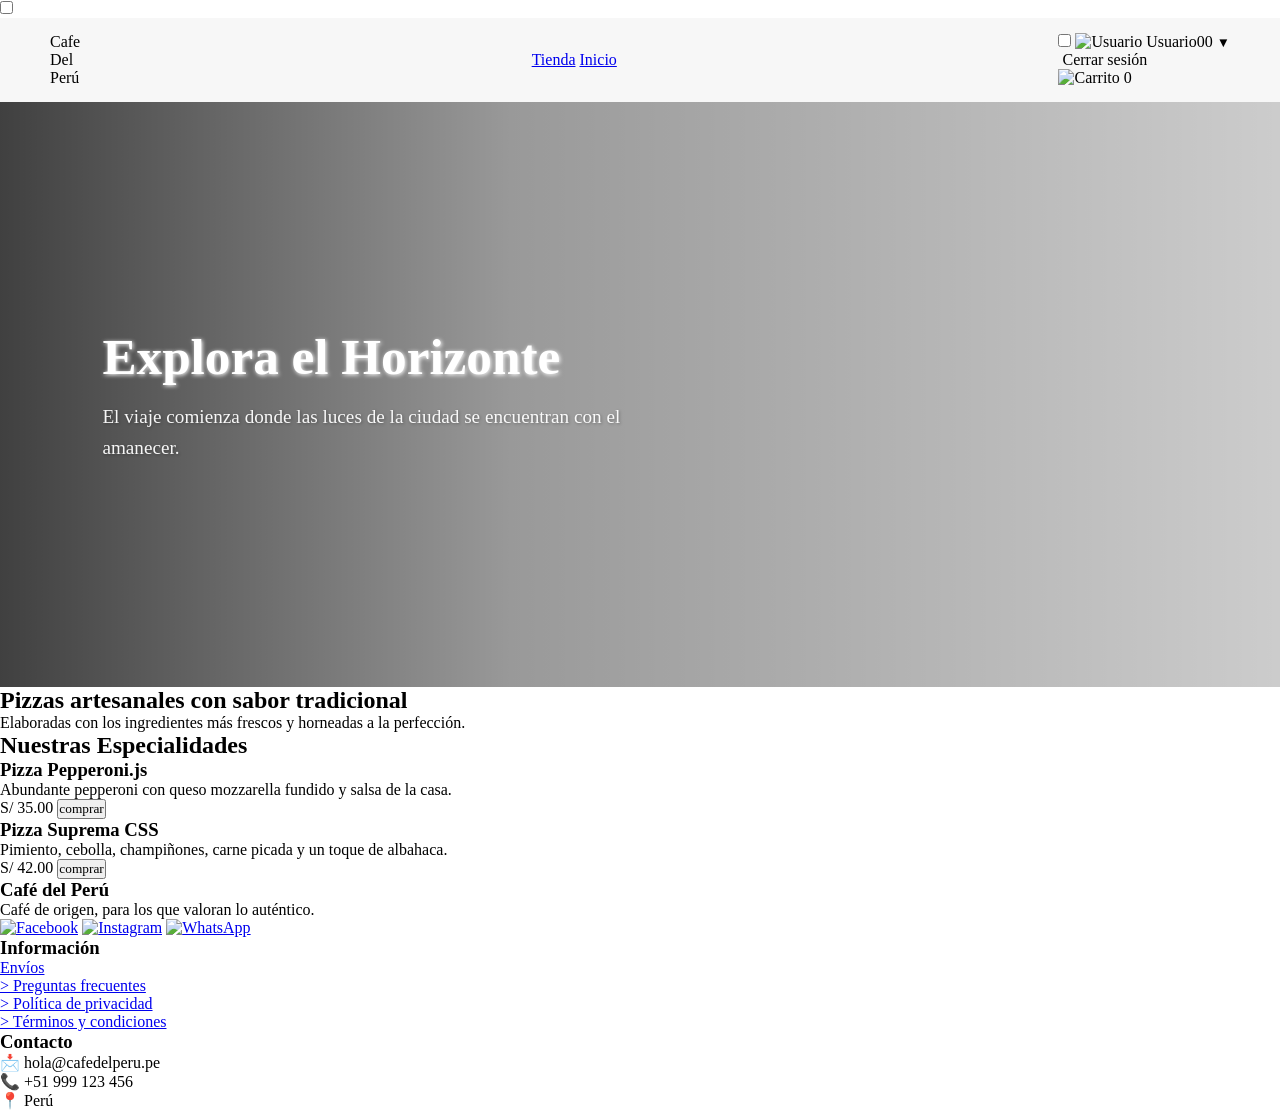
==== index.html @ 5edf956d "este es el proyecto v 1.0" ====
<!DOCTYPE html>
<html lang="es">
<head>
    <meta charset="UTF-8">
    <meta name="viewport" content="width=device-width, initial-scale=1.0">
    <title>Café del Perú - Tienda</title>
    <link href="https://fonts.googleapis.com/css2?family=Playfair+Display:wght@600;700&family=Plus+Jakarta+Sans:wght@400;500;600&display=swap" rel="stylesheet">
    
    <link rel="stylesheet" href="inicio.css">
    <link rel="stylesheet" href="carrito.css">
    <link rel="stylesheet" href="códigos/usuario.css"> 
    <link rel="stylesheet" href="css/xd.css">
</head>
<body>

    <input type="checkbox" id="cart-toggle" class="cart-checkbox">

<header class="navbar">
  <div class="logo">Cafe Del Perú</div>
  <nav>
    <a href="index.html" class="enlace-nav">Tienda</a>
    <a href="uno.html" class="active">Inicio</a>
  </nav>

  <div class="header-icons">
    <input type="checkbox" id="user-menu-toggle" class="user-checkbox">
    
    <label for="user-menu-toggle" class="user-menu-btn">
        <img src="LOGOS/circle-user.png" alt="Usuario" class="icon-img"> 
        <span>Usuario00</span> <small>▼</small>
    </label>

    <div class="user-dropdown-box">
        <div class="dropdown-logout">
            <img src="LOGOS USER/irse.png" alt=""> Cerrar sesión
        </div>
    </div>

    <label for="cart-toggle" class="cart-icon-btn">
        <img src="LOGOS/shopping-cart.png" alt="Carrito" class="icon-img">
        <span class="cart-badge">0</span>
    </label>
  </div>
</header>

<main id="contenedor-principal">

      <section class="hero-section">
          <div class="hero-content">
              <h1>Explora el Horizonte</h1>
              <p>El viaje comienza donde las luces de la ciudad se encuentran con el amanecer.</p>
          </div>
      </section>

      <section id="menu" class="seccion-menu">
        <h2>Pizzas artesanales con sabor tradicional</h2>
        <p>Elaboradas con los ingredientes más frescos y horneadas a la perfección.</p>

        <div class="especialidades">
          <h2>Nuestras Especialidades</h2>
        </div>

        <div class="contenedor-menu">
          <article class="menu-container">
            <div class="menu">
              <div class="menu-alto">
                <h3>Pizza Pepperoni.js</h3>
                <p>Abundante pepperoni con queso mozzarella fundido y salsa de la casa.</p>
              </div>
              <div class="menu-bajo">
                <span class="precio">S/ 35.00</span>
                <button class="boton-enviar">comprar</button>
              </div>
            </div>
          </article>

          <article class="menu-container">
            <div class="menu">
              <div class="menu-alto">
                <h3>Pizza Suprema CSS</h3>
                <p>Pimiento, cebolla, champiñones, carne picada y un toque de albahaca.</p>
              </div>
              <div class="menu-bajo">
                <span class="precio">S/ 42.00</span>
                <button class="boton-enviar">comprar</button>
              </div>
            </div>
          </article>
        </div>
      </section>
</main>

    <script src="navegacion.js"></script>

<footer id="contacto" class="footer">
        <div class="footer-container">
            <div class="footer-col">
                <h3>Café del Perú</h3>
                <p>Café de origen, para los que valoran lo auténtico.</p>
                <div class="social-icons">
                    <a href="#"><img src="LOGOS REDES/facebook.png" alt="Facebook"></a>
                    <a href="#"><img src="LOGOS REDES/instagram.png" alt="Instagram"></a>
                    <a href="#"><img src="LOGOS REDES/whasaa.png" alt="WhatsApp"></a>
                </div>
            </div>
            <div class="footer-col">
                <h3>Información</h3>
                <ul>
                    <li><a href="#envíos">Envíos</a></li>
                    <li><a href="#preguntas frecuentes">> Preguntas frecuentes</a></li>
                    <li><a href="#política de privacidad">> Política de privacidad</a></li>
                    <li><a href="#términos y condiciones">> Términos y condiciones</a></li>
                </ul>
            </div>
            <div class="footer-col">
                <h3>Contacto</h3>
                <p>📩 hola@cafedelperu.pe</p>
                <p>📞 +51 999 123 456</p>
                <p>📍 Perú</p>
            </div>
        </div>
</footer>

</body>
</html>
---- css/xd.css ----
* {
    margin: 0;
    padding: 0;
    box-sizing: border-box;
    font-family:'Times New Roman', Times, serif;
}

header {
    display: flex;
    background-color: #f7f7f7;
    justify-content: space-between;
    align-items: center;
    padding: 15px 50px;
    box-shadow: #f52525;
}

.logo {
    width: 40px;
   border-radius: 12px;
   
}

.main-header {
    padding: 10px;
    color: #0f0f0f(255, 255, 255);
}


.carrito {
    font-size: 17px;
    
}

.hero-section {
  width: 100%;
  height: 65vh; 
  display: flex;
  align-items: center;
  justify-content: flex-start;
  padding-left: 8%; 
  background-image: 
    linear-gradient(
      to right, 
      rgba(0, 0, 0, 0.75) 0%, 
      rgba(0, 0, 0, 0.4) 40%, 
      rgba(0, 0, 0, 0.2) 100%
    ),
    url("fotos/cafe-cultivo.jpg");
    
  background-size: cover;
  background-position: center;
  position: relative;
}

.hero-content {
  max-width: 550px; 
  color: #ffffff;
  font-family: 'Segoe UI', Tahoma, Geneva, Verdana, sans-serif; 
  z-index: 2;
}

.hero-content h1 {
  font-size: 3.2rem; 
  font-weight: 700;
  margin-bottom: 15px;
  line-height: 1.2;
  text-shadow: 1px 1px 4px rgb(255, 255, 255); 
}

.hero-content p {
  font-size: 1.2rem;
  line-height: 1.6;
  opacity: 0.95;
  text-shadow: 1px 1px 3px rgba(0, 0, 0, 0.3);
}
.icono {
    color: blue;
}
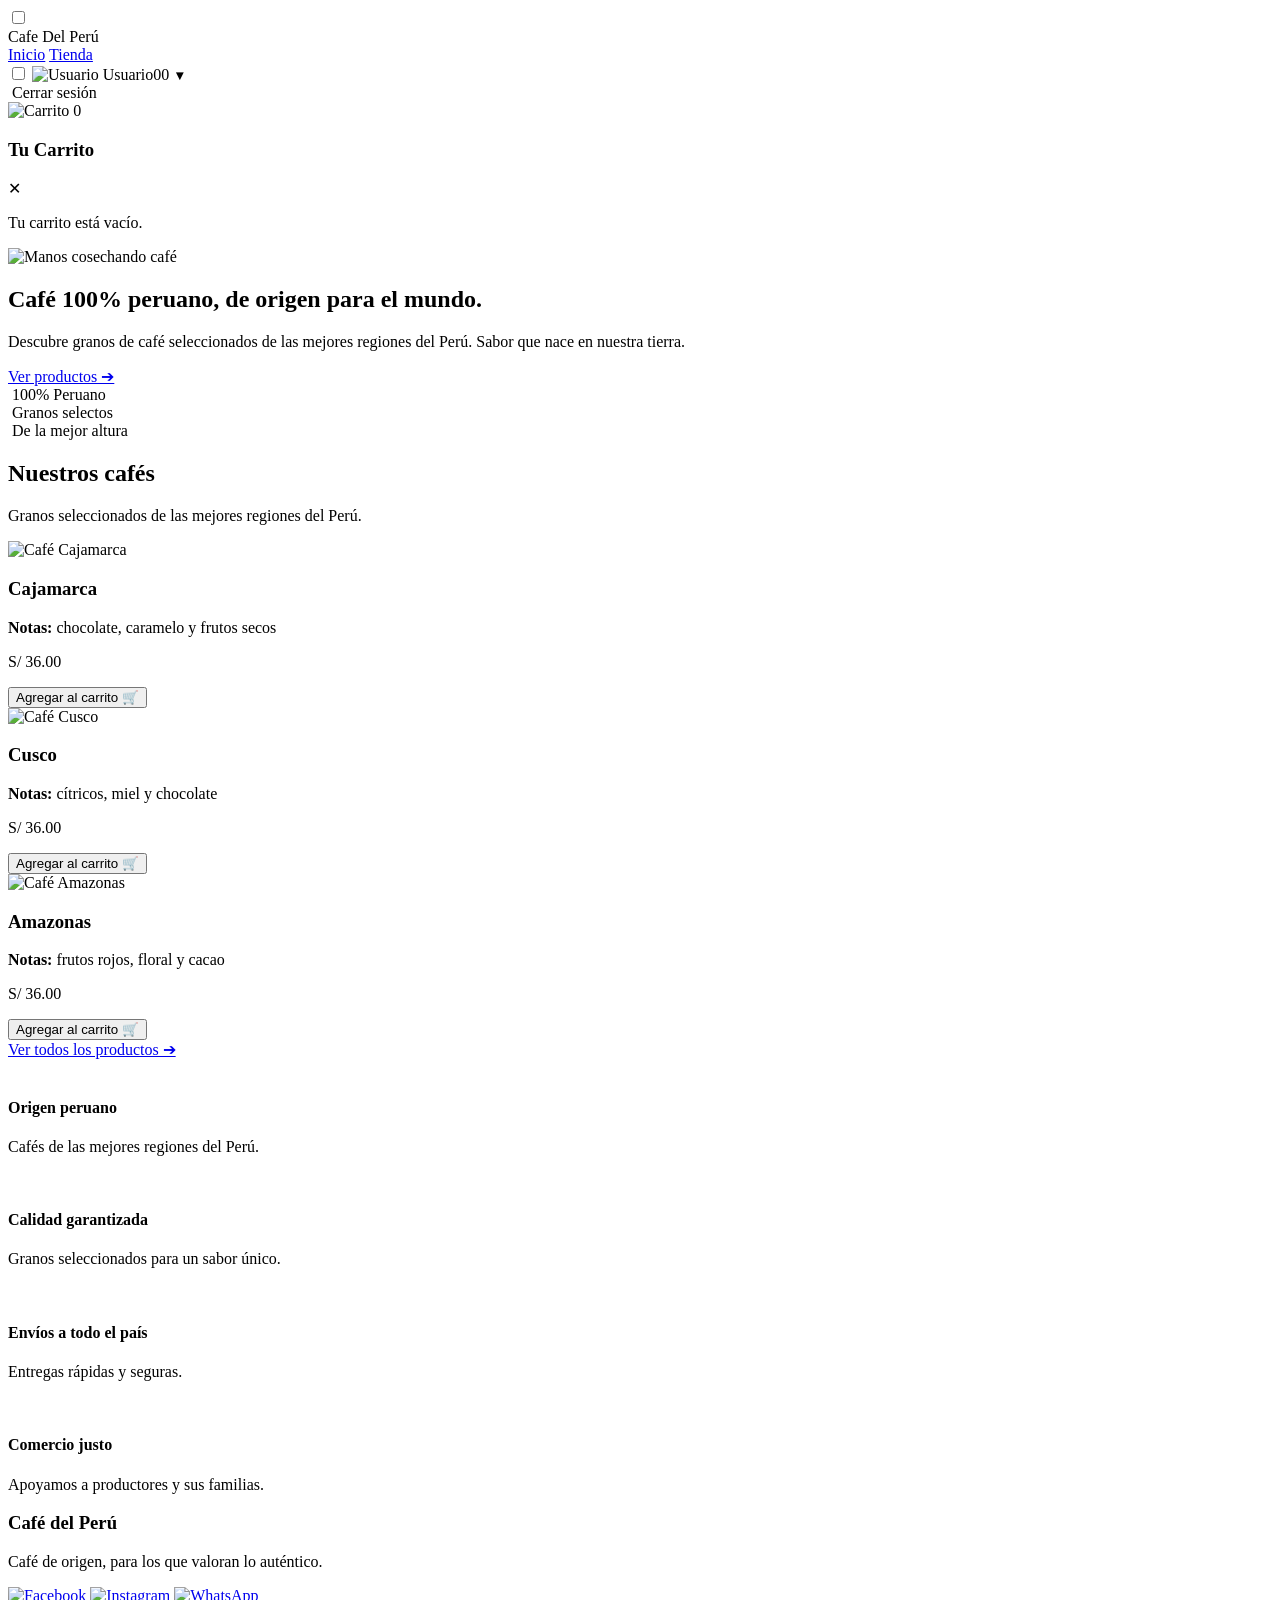
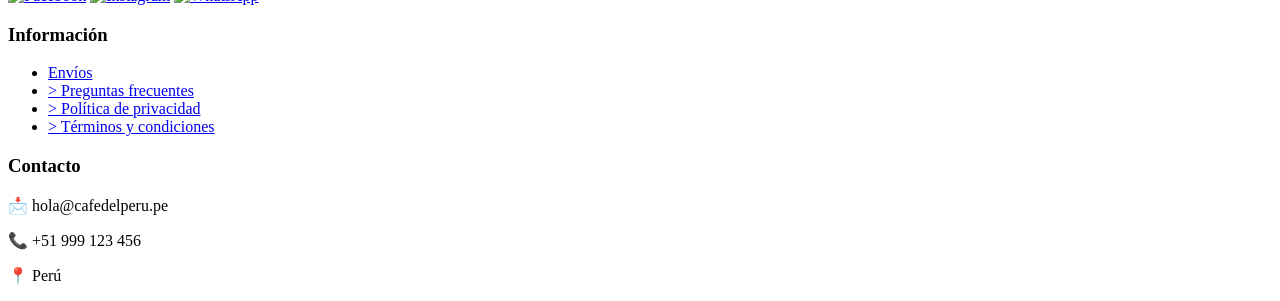
==== commit 5f2e6ee9: "algunas correcciones ya hechas, falta el main" ====
--- a/index.html
+++ b/index.html
@@ -3,14 +3,13 @@
 <head>
     <meta charset="UTF-8">
     <meta name="viewport" content="width=device-width, initial-scale=1.0">
-    <title>Café del Perú - Tienda</title>
+    <title>Café del Perú - Inicio</title>
     <link href="https://fonts.googleapis.com/css2?family=Playfair+Display:wght@600;700&family=Plus+Jakarta+Sans:wght@400;500;600&display=swap" rel="stylesheet">
     
     <link rel="stylesheet" href="inicio.css">
     <link rel="stylesheet" href="carrito.css">
     <link rel="stylesheet" href="códigos/usuario.css"> 
-    <link rel="stylesheet" href="css/xd.css">
-</head>
+    <link rel="stylesheet" href="xd.css"> </head>
 <body>
 
     <input type="checkbox" id="cart-toggle" class="cart-checkbox">
@@ -18,8 +17,8 @@
 <header class="navbar">
   <div class="logo">Cafe Del Perú</div>
   <nav>
+    <a href="uno.html" class="active">Inicio</a>
     <a href="index.html" class="enlace-nav">Tienda</a>
-    <a href="uno.html" class="active">Inicio</a>
   </nav>
 
   <div class="header-icons">
@@ -45,49 +44,87 @@
 
 <main id="contenedor-principal">
 
-      <section class="hero-section">
-          <div class="hero-content">
-              <h1>Explora el Horizonte</h1>
-              <p>El viaje comienza donde las luces de la ciudad se encuentran con el amanecer.</p>
-          </div>
-      </section>
+    <div class="cart-sidebar">
+        <div class="cart-header">
+            <h3>Tu Carrito</h3>
+            <label for="cart-toggle" class="close-cart">✕</label>
+        </div>
+        <div class="cart-body">
+            <p class="empty-cart-msg">Tu carrito está vacío.</p>
+        </div>
+    </div>
+    <label for="cart-toggle" class="cart-overlay"></label>
 
-      <section id="menu" class="seccion-menu">
-        <h2>Pizzas artesanales con sabor tradicional</h2>
-        <p>Elaboradas con los ingredientes más frescos y horneadas a la perfección.</p>
+    <section id="inicio" class="hero">
+        <img src="IMÁGENES MÁS GRANDES/Granos de café.jpg" alt="Manos cosechando café" class="hero-bg-img">
+        
+        <div class="hero-content">
+            <h1>Café 100% peruano, de origen para el mundo.</h1>
+            <p>Descubre granos de café seleccionados de las mejores regiones del Perú. Sabor que nace en nuestra tierra.</p>
+            <a href="tienda.html" class="btn-primary enlace-nav">Ver productos ➔</a>
+            
+            <div class="hero-features">
+                <div class="feature-item"><img src="LOGOS/leaf.png" alt=""> 100% Peruano</div>
+                <div class="feature-item"><img src="LOGOS/coffee-bean.png" alt=""> Granos selectos</div>
+                <div class="feature-item"><img src="LOGOS/mountains.png" alt=""> De la mejor altura</div>
+            </div>
+        </div>
+    </section>
 
-        <div class="especialidades">
-          <h2>Nuestras Especialidades</h2>
+    <section id="tienda" class="products-section">
+        <h2>Nuestros cafés</h2>
+        <p class="subtitle">Granos seleccionados de las mejores regiones del Perú.</p>
+        
+        <div class="products-grid">
+            <div class="product-card">
+                <div class="product-img-box"><img src="images/cajamarca.png" alt="Café Cajamarca"></div>
+                <h3>Cajamarca</h3>
+                <p class="product-notes"><strong>Notas:</strong> chocolate, caramelo y frutos secos</p>
+                <p class="product-price">S/ 36.00</p>
+                <button class="btn-cart">Agregar al carrito 🛒</button>
+            </div>
+            <div class="product-card">
+                <div class="product-img-box"><img src="images/cusco.png" alt="Café Cusco"></div>
+                <h3>Cusco</h3>
+                <p class="product-notes"><strong>Notas:</strong> cítricos, miel y chocolate</p>
+                <p class="product-price">S/ 36.00</p>
+                <button class="btn-cart">Agregar al carrito 🛒</button>
+            </div>
+            <div class="product-card">
+                <div class="product-img-box"><img src="images/amazonas.png" alt="Café Amazonas"></div>
+                <h3>Amazonas</h3>
+                <p class="product-notes"><strong>Notas:</strong> frutos rojos, floral y cacao</p>
+                <p class="product-price">S/ 36.00</p>
+                <button class="btn-cart">Agregar al carrito 🛒</button>
+            </div>
         </div>
+        <div class="view-all-box">
+            <a href="tienda.html" class="view-all-link enlace-nav">Ver todos los productos ➔</a>
+        </div>
+    </section>
 
-        <div class="contenedor-menu">
-          <article class="menu-container">
-            <div class="menu">
-              <div class="menu-alto">
-                <h3>Pizza Pepperoni.js</h3>
-                <p>Abundante pepperoni con queso mozzarella fundido y salsa de la casa.</p>
-              </div>
-              <div class="menu-bajo">
-                <span class="precio">S/ 35.00</span>
-                <button class="boton-enviar">comprar</button>
-              </div>
-            </div>
-          </article>
-
-          <article class="menu-container">
-            <div class="menu">
-              <div class="menu-alto">
-                <h3>Pizza Suprema CSS</h3>
-                <p>Pimiento, cebolla, champiñones, carne picada y un toque de albahaca.</p>
-              </div>
-              <div class="menu-bajo">
-                <span class="precio">S/ 42.00</span>
-                <button class="boton-enviar">comprar</button>
-              </div>
-            </div>
-          </article>
+    <section id="nosotros" class="features-bar">
+        <div class="bar-item">
+            <img src="LOGOS/coriander.png" alt="" class="bar-icon">
+            <h4>Origen peruano</h4>
+            <p>Cafés de las mejores regiones del Perú.</p>
         </div>
-      </section>
+        <div class="bar-item">
+            <img src="LOGOS/badget-check-alt.png" alt="" class="bar-icon">
+            <h4>Calidad garantizada</h4>
+            <p>Granos seleccionados para un sabor único.</p>
+        </div>
+        <div class="bar-item">
+            <img src="LOGOS/truck-moving.png" alt="" class="bar-icon">
+            <h4>Envíos a todo el país</h4>
+            <p>Entregas rápidas y seguras.</p>
+        </div>
+        <div class="bar-item">
+            <img src="LOGOS/handshake.png" alt="" class="bar-icon">
+            <h4>Comercio justo</h4>
+            <p>Apoyamos a productores y sus familias.</p>
+        </div>
+    </section>
 </main>
 
     <script src="navegacion.js"></script>
@@ -122,4 +159,4 @@
 </footer>
 
 </body>
-</html>
+</html>
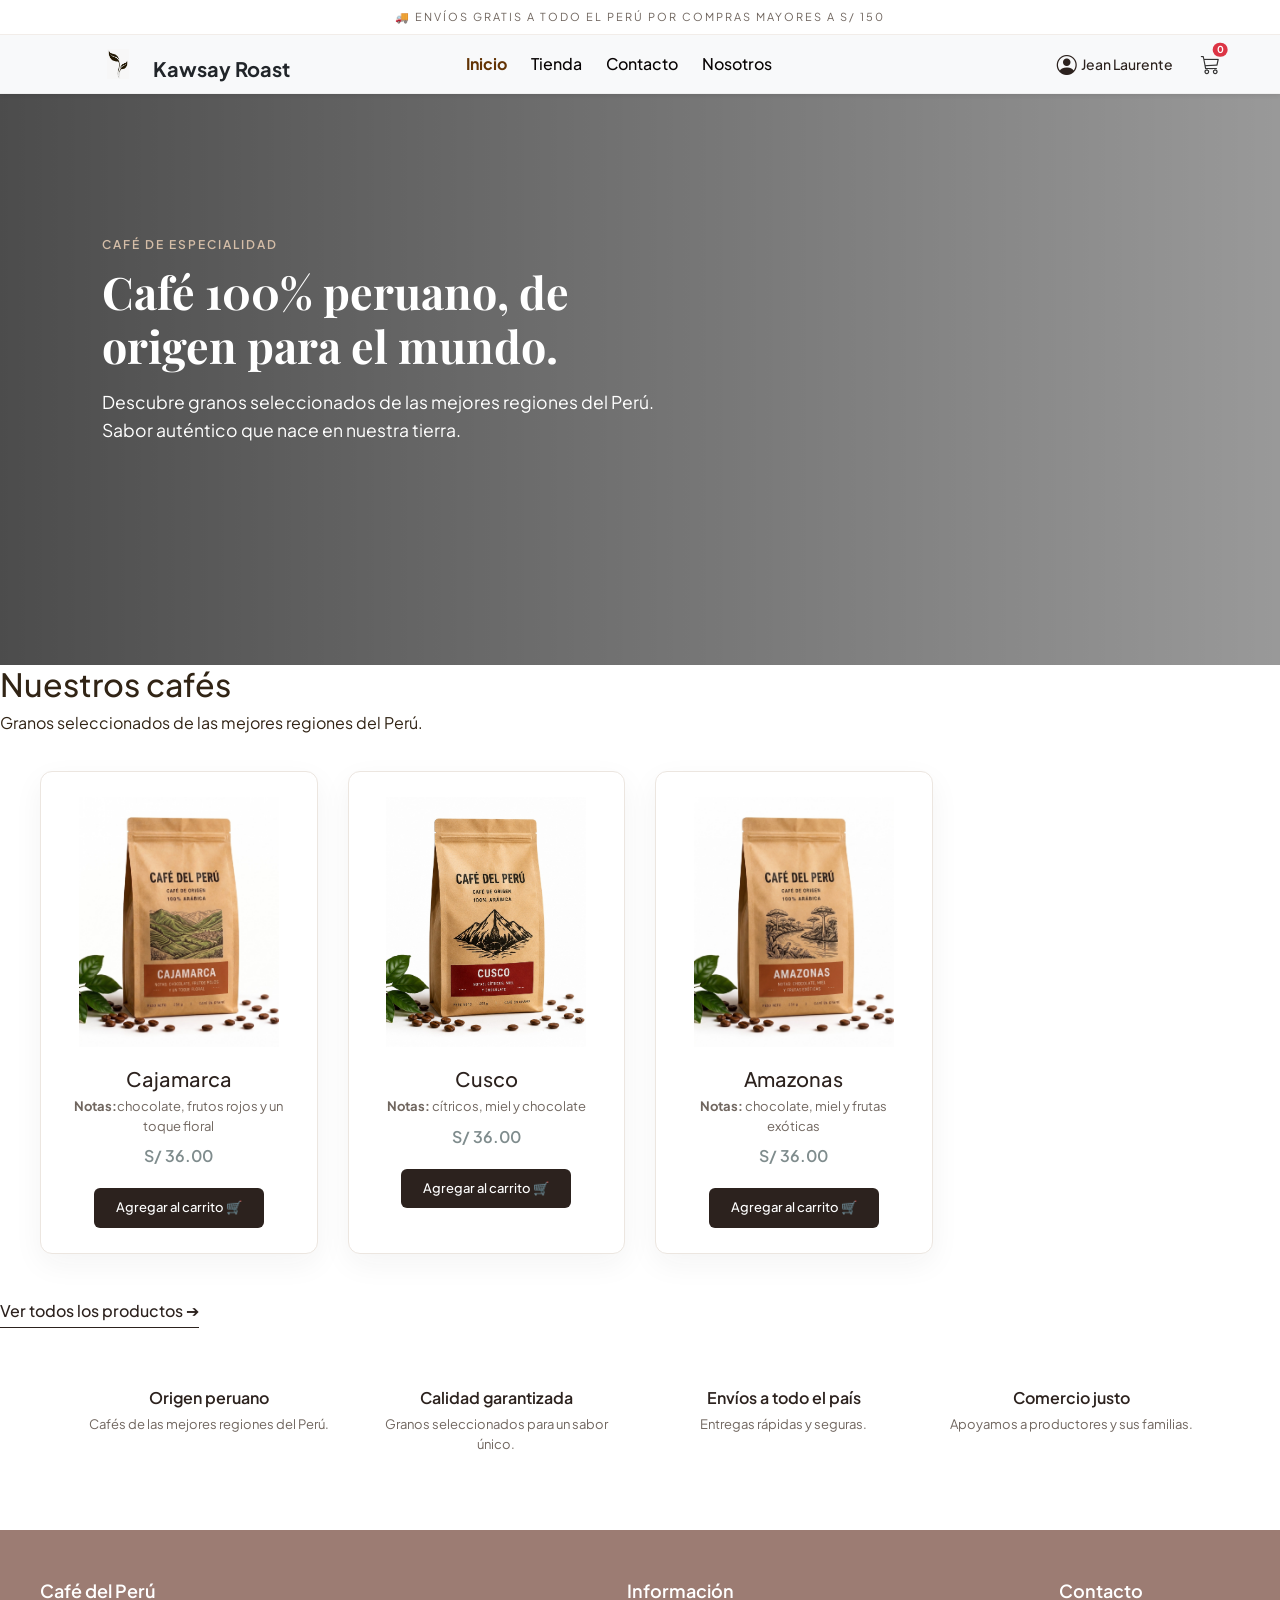
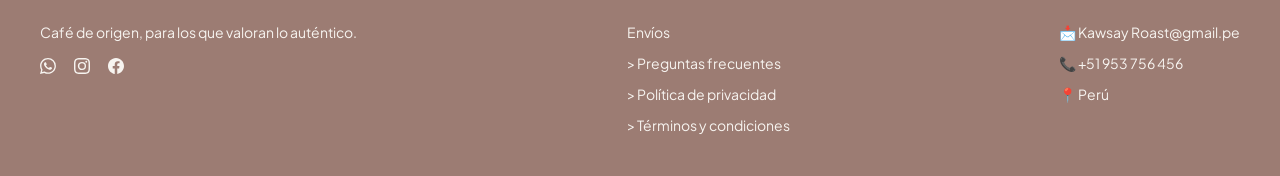
==== commit 1a3cbf0a: "version 1.2" ====
--- a/index.html
+++ b/index.html
@@ -3,131 +3,152 @@
 <head>
     <meta charset="UTF-8">
     <meta name="viewport" content="width=device-width, initial-scale=1.0">
-    <title>Café del Perú - Inicio</title>
+    <title>Café del Perú</title>
+    
     <link href="https://fonts.googleapis.com/css2?family=Playfair+Display:wght@600;700&family=Plus+Jakarta+Sans:wght@400;500;600&display=swap" rel="stylesheet">
     
-    <link rel="stylesheet" href="inicio.css">
-    <link rel="stylesheet" href="carrito.css">
-    <link rel="stylesheet" href="códigos/usuario.css"> 
-    <link rel="stylesheet" href="xd.css"> </head>
+    <link href="https://cdn.jsdelivr.net/npm/bootstrap@5.3.8/dist/css/bootstrap.min.css" rel="stylesheet" integrity="sha384-sRIl4kxILFvY47J16cr9ZwB07vP4J8+LH7qKQnuqkuIAvNWLzeN8tE5YBujZqJLB" crossorigin="anonymous">
+    <link rel="stylesheet" href="https://cdn.jsdelivr.net/npm/bootstrap-icons@1.11.3/font/bootstrap-icons.min.css">
+
+    <link rel="stylesheet" href="./css/global.css">
+    <link rel="stylesheet" href="./css/inicio.css">
+    <link rel="stylesheet" href="./css/tienda.css">
+    <link rel="stylesheet" href="./css/contacto.css">
+    <link rel="stylesheet" href="./css/nosotros.css">
+</head>
 <body>
 
     <input type="checkbox" id="cart-toggle" class="cart-checkbox">
+    <script src="https://cdn.jsdelivr.net/npm/bootstrap@5.3.3/dist/js/bootstrap.bundle.min.js"></script>
+    <div class="barra-anuncios">
+        <div id="anuncio-texto" class="anuncio-contenido">🚚 Envíos gratis a todo el Perú por compras mayores a S/ 150</div>
+    </div>
 
-<header class="navbar">
-  <div class="logo">Cafe Del Perú</div>
-  <nav>
-    <a href="uno.html" class="active">Inicio</a>
-    <a href="index.html" class="enlace-nav">Tienda</a>
-  </nav>
+<header class="navbar navbar-expand-lg navbar-light bg-light fixed-top shadow-sm px-3 px-md-5">
+  <div class="container-fluid">
+    
+    <div class="logo-imagen navbar-brand fw-bold text-dark" style="font-family: sans-serif;">
+      <p>Kawsay Roast</p>
+    </div>
 
-  <div class="header-icons">
-    <input type="checkbox" id="user-menu-toggle" class="user-checkbox">
-    
-    <label for="user-menu-toggle" class="user-menu-btn">
-        <img src="LOGOS/circle-user.png" alt="Usuario" class="icon-img"> 
-        <span>Usuario00</span> <small>▼</small>
-    </label>
+    <div class="d-flex align-items-center order-lg-last gap-3">
+      
+    <div class="contenedor-usuario">
+        <a href="perfil.html" class="enlace-nav perfil-cliente d-flex align-items-center text-decoration-none">
+            <i class="bi bi-person-circle fs-5 me-1 icon-perfil"></i>
+            <span class="small name-perfil d-none d-sm-inline">Jean Laurente</span>
+        </a>
+    </div>
+        
+      <label for="cart-toggle" class="carrito position-relative text-dark" style="cursor: pointer; font-size: 1.2rem;">
+        <i class="bi bi-cart3"></i>
+        <span class="position-absolute top-0 start-100 translate-middle badge rounded-pill bg-danger" style="font-size: 0.6rem; padding: 0.25em 0.4em;">0</span>
+      </label>
 
-    <div class="user-dropdown-box">
-        <div class="dropdown-logout">
-            <img src="LOGOS USER/irse.png" alt=""> Cerrar sesión
+      <button class="navbar-toggler border-0 ms-2" type="button" data-bs-toggle="collapse" data-bs-target="#menuNavegacion" aria-controls="menuNavegacion" aria-expanded="false" aria-label="Toggle navigation">
+        <span class="navbar-toggler-icon"></span>
+      </button>
+
+    </div>
+
+    <div class="collapse navbar-collapse justify-content-center" id="menuNavegacion">
+      <nav class="navbar-nav navegacion gap-2 text-center my-2 my-lg-0">
+        <a href="index.html" class="nav-link active enlace-nav">Inicio</a>
+        <a href="tienda.html" class="nav-link enlace-nav">Tienda</a>
+        <a href="contacto.html" class="nav-link enlace-nav">Contacto</a>
+        <a href="nosotros.html" class="nav-link enlace-nav">Nosotros</a>
+      </nav>
+    </div>
+
+  </div>
+</header>
+    <div class="carrito-sidebar shadow">
+        <div class="carrito-header">
+            <h3>Tu Carrito</h3>
+            <label for="cart-toggle" class="btn-cerrar-carrito"><i class="bi bi-x-lg"></i></label>
+        </div>
+
+        <div id="carrito-items" class="carrito-items-contenedor">
+            <p class="carrito-vacio-txt">Tu carrito está vacío.</p>
+        </div>
+
+        <div class="carrito-footer">
+            <div class="carrito-total">
+                <span>Total:</span>
+                <span id="carrito-total-monto">S/ 0.00</span>
+            </div>
+            <button class="btn-pagar w-100">Iniciar Compra</button>
         </div>
     </div>
 
-    <label for="cart-toggle" class="cart-icon-btn">
-        <img src="LOGOS/shopping-cart.png" alt="Carrito" class="icon-img">
-        <span class="cart-badge">0</span>
-    </label>
-  </div>
-</header>
+    <label for="cart-toggle" id="fondo-oscuro" class="superposición-carrito"></label>
 
-<main id="contenedor-principal">
+<main id="contenedor-principal" class="contenedor-principal">
 
-    <div class="cart-sidebar">
-        <div class="cart-header">
-            <h3>Tu Carrito</h3>
-            <label for="cart-toggle" class="close-cart">✕</label>
-        </div>
-        <div class="cart-body">
-            <p class="empty-cart-msg">Tu carrito está vacío.</p>
-        </div>
-    </div>
-    <label for="cart-toggle" class="cart-overlay"></label>
+    <section class="hero-section position-relative overflow-hidden">
+        <video autoplay loop muted playsinline class="video-hero">
+            <source src="./video/video-cafe.mp4" type="video/mp4">
+        </video>
 
-    <section id="inicio" class="hero">
-        <img src="IMÁGENES MÁS GRANDES/Granos de café.jpg" alt="Manos cosechando café" class="hero-bg-img">
+        <div class="capa-oscura"></div>
         
-        <div class="hero-content">
-            <h1>Café 100% peruano, de origen para el mundo.</h1>
-            <p>Descubre granos de café seleccionados de las mejores regiones del Perú. Sabor que nace en nuestra tierra.</p>
-            <a href="tienda.html" class="btn-primary enlace-nav">Ver productos ➔</a>
-            
-            <div class="hero-features">
-                <div class="feature-item"><img src="LOGOS/leaf.png" alt=""> 100% Peruano</div>
-                <div class="feature-item"><img src="LOGOS/coffee-bean.png" alt=""> Granos selectos</div>
-                <div class="feature-item"><img src="LOGOS/mountains.png" alt=""> De la mejor altura</div>
-            </div>
+        <div class="hero-content position-relative text-center text-md-start">
+            <span class="etiqueta-hero animar-entrada">Café de Especialidad</span>
+            <h1 class="animar-entrada">Café 100% peruano, de origen para el mundo.</h1>
+            <p class="animar-entrada">Descubre granos seleccionados de las mejores regiones del Perú. Sabor auténtico que nace en nuestra tierra.</p>
         </div>
     </section>
 
-    <section id="tienda" class="products-section">
+    <section id="tienda" class="seccion1">
         <h2>Nuestros cafés</h2>
-        <p class="subtitle">Granos seleccionados de las mejores regiones del Perú.</p>
-        
-        <div class="products-grid">
-            <div class="product-card">
-                <div class="product-img-box"><img src="images/cajamarca.png" alt="Café Cajamarca"></div>
+        <p class="subtitulo">Granos seleccionados de las mejores regiones del Perú.</p>
+        <div class="seccion-productos">
+            <div class="productoss">
+                <div class="cafe-cajam"></div>
                 <h3>Cajamarca</h3>
-                <p class="product-notes"><strong>Notas:</strong> chocolate, caramelo y frutos secos</p>
-                <p class="product-price">S/ 36.00</p>
-                <button class="btn-cart">Agregar al carrito 🛒</button>
+                <p class="notas"><strong>Notas:</strong>chocolate, frutos rojos y un toque floral</p>
+                <p class="precio">S/ 36.00</p>
+                <button class="btn-carrito">Agregar al carrito 🛒</button>
             </div>
-            <div class="product-card">
-                <div class="product-img-box"><img src="images/cusco.png" alt="Café Cusco"></div>
+            <div class="productoss">
+                <div class="cafe-cusco"></div>
                 <h3>Cusco</h3>
-                <p class="product-notes"><strong>Notas:</strong> cítricos, miel y chocolate</p>
-                <p class="product-price">S/ 36.00</p>
-                <button class="btn-cart">Agregar al carrito 🛒</button>
+                <p class="notas"><strong>Notas:</strong> cítricos, miel y chocolate</p>
+                <p class="precio">S/ 36.00</p>
+                <button class="btn-carrito">Agregar al carrito 🛒</button>
             </div>
-            <div class="product-card">
-                <div class="product-img-box"><img src="images/amazonas.png" alt="Café Amazonas"></div>
+            <div class="productoss">
+                <div class="cafe-amaz"></div>
                 <h3>Amazonas</h3>
-                <p class="product-notes"><strong>Notas:</strong> frutos rojos, floral y cacao</p>
-                <p class="product-price">S/ 36.00</p>
-                <button class="btn-cart">Agregar al carrito 🛒</button>
+               <p class="notas"><strong>Notas:</strong> chocolate, miel y frutas exóticas</p>
+                <p class="precio">S/ 36.00</p>
+                <button class="btn-carrito">Agregar al carrito 🛒</button>
             </div>
         </div>
-        <div class="view-all-box">
-            <a href="tienda.html" class="view-all-link enlace-nav">Ver todos los productos ➔</a>
+        <div>
+            <a href="tienda.html" class="enlace-nav tienda-link">Ver todos los productos ➔</a>
         </div>
     </section>
 
-    <section id="nosotros" class="features-bar">
-        <div class="bar-item">
-            <img src="LOGOS/coriander.png" alt="" class="bar-icon">
+    <section id="nosotros" class="barra-caracte">
+        <div class="barra-fin">
             <h4>Origen peruano</h4>
             <p>Cafés de las mejores regiones del Perú.</p>
         </div>
-        <div class="bar-item">
-            <img src="LOGOS/badget-check-alt.png" alt="" class="bar-icon">
+        <div class="barra-fin">
             <h4>Calidad garantizada</h4>
             <p>Granos seleccionados para un sabor único.</p>
         </div>
-        <div class="bar-item">
-            <img src="LOGOS/truck-moving.png" alt="" class="bar-icon">
+       <div class="barra-fin">
             <h4>Envíos a todo el país</h4>
             <p>Entregas rápidas y seguras.</p>
         </div>
-        <div class="bar-item">
-            <img src="LOGOS/handshake.png" alt="" class="bar-icon">
+        <div class="barra-fin">
             <h4>Comercio justo</h4>
             <p>Apoyamos a productores y sus familias.</p>
         </div>
     </section>
 </main>
-
-    <script src="navegacion.js"></script>
 
 <footer id="contacto" class="footer">
         <div class="footer-container">
@@ -135,9 +156,15 @@
                 <h3>Café del Perú</h3>
                 <p>Café de origen, para los que valoran lo auténtico.</p>
                 <div class="social-icons">
-                    <a href="#"><img src="LOGOS REDES/facebook.png" alt="Facebook"></a>
-                    <a href="#"><img src="LOGOS REDES/instagram.png" alt="Instagram"></a>
-                    <a href="#"><img src="LOGOS REDES/whasaa.png" alt="WhatsApp"></a>
+                    <a href="https://web.whatsapp.com" target="_blank" rel="noopener noreferrer"><svg xmlns="http://www.w3.org/2000/svg" width="16" height="16" fill="currentColor" class="bi bi-whatsapp" viewBox="0 0 16 16">
+                      <path href="https://web.whatsapp.com/" d="M13.601 2.326A7.85 7.85 0 0 0 7.994 0C3.627 0 .068 3.558.064 7.926c0 1.399.366 2.76 1.057 3.965L0 16l4.204-1.102a7.9 7.9 0 0 0 3.79.965h.004c4.368 0 7.926-3.558 7.93-7.93A7.9 7.9 0 0 0 13.6 2.326zM7.994 14.521a6.6 6.6 0 0 1-3.356-.92l-.24-.144-2.494.654.666-2.433-.156-.251a6.56 6.56 0 0 1-1.007-3.505c0-3.626 2.957-6.584 6.591-6.584a6.56 6.56 0 0 1 4.66 1.931 6.56 6.56 0 0 1 1.928 4.66c-.004 3.639-2.961 6.592-6.592 6.592m3.615-4.934c-.197-.099-1.17-.578-1.353-.646-.182-.065-.315-.099-.445.099-.133.197-.513.646-.627.775-.114.133-.232.148-.43.05-.197-.1-.836-.308-1.592-.985-.59-.525-.985-1.175-1.103-1.372-.114-.198-.011-.304.088-.403.087-.088.197-.232.296-.346.1-.114.133-.198.198-.33.065-.134.034-.248-.015-.347-.05-.099-.445-1.076-.612-1.47-.16-.389-.323-.335-.445-.34-.114-.007-.247-.007-.38-.007a.73.73 0 0 0-.529.247c-.182.198-.691.677-.691 1.654s.71 1.916.81 2.049c.098.133 1.394 2.132 3.383 2.992.47.205.84.326 1.129.418.475.152.904.129 1.246.08.38-.058 1.171-.48 1.338-.943.164-.464.164-.86.114-.943-.049-.084-.182-.133-.38-.232"/>
+                    </svg></a>
+                    <a href="https://www.instagram.com" target="_blank" rel="noopener noreferrer"><svg xmlns="http://www.w3.org/2000/svg" width="16" height="16" fill="currentColor" class="bi bi-instagram" viewBox="0 0 16 16">
+                      <path d="M8 0C5.829 0 5.556.01 4.703.048 3.85.088 3.269.222 2.76.42a3.9 3.9 0 0 0-1.417.923A3.9 3.9 0 0 0 .42 2.76C.222 3.268.087 3.85.048 4.7.01 5.555 0 5.827 0 8.001c0 2.172.01 2.444.048 3.297.04.852.174 1.433.372 1.942.205.526.478.972.923 1.417.444.445.89.719 1.416.923.51.198 1.09.333 1.942.372C5.555 15.99 5.827 16 8 16s2.444-.01 3.298-.048c.851-.04 1.434-.174 1.943-.372a3.9 3.9 0 0 0 1.416-.923c.445-.445.718-.891.923-1.417.197-.509.332-1.09.372-1.942C15.99 10.445 16 10.173 16 8s-.01-2.445-.048-3.299c-.04-.851-.175-1.433-.372-1.941a3.9 3.9 0 0 0-.923-1.417A3.9 3.9 0 0 0 13.24.42c-.51-.198-1.092-.333-1.943-.372C10.443.01 10.172 0 7.998 0zm-.717 1.442h.718c2.136 0 2.389.007 3.232.046.78.035 1.204.166 1.486.275.373.145.64.319.92.599s.453.546.598.92c.11.281.24.705.275 1.485.039.843.047 1.096.047 3.231s-.008 2.389-.047 3.232c-.035.78-.166 1.203-.275 1.485a2.5 2.5 0 0 1-.599.919c-.28.28-.546.453-.92.598-.28.11-.704.24-1.485.276-.843.038-1.096.047-3.232.047s-2.39-.009-3.233-.047c-.78-.036-1.203-.166-1.485-.276a2.5 2.5 0 0 1-.92-.598 2.5 2.5 0 0 1-.6-.92c-.109-.281-.24-.705-.275-1.485-.038-.843-.046-1.096-.046-3.233s.008-2.388.046-3.231c.036-.78.166-1.204.276-1.486.145-.373.319-.64.599-.92s.546-.453.92-.598c.282-.11.705-.24 1.485-.276.738-.034 1.024-.044 2.515-.045zm4.988 1.328a.96.96 0 1 0 0 1.92.96.96 0 0 0 0-1.92m-4.27 1.122a4.109 4.109 0 1 0 0 8.217 4.109 4.109 0 0 0 0-8.217m0 1.441a2.667 2.667 0 1 1 0 5.334 2.667 2.667 0 0 1 0-5.334"/>
+                    </svg></a>
+                    <a href="https://web.facebook.com" target="_blank" rel="noopener noreferrer"><svg xmlns="http://www.w3.org/2000/svg" width="16" height="16" fill="currentColor" class="bi bi-facebook" viewBox="0 0 16 16">
+                      <path d="M16 8.049c0-4.446-3.582-8.05-8-8.05C3.58 0-.002 3.603-.002 8.05c0 4.017 2.926 7.347 6.75 7.951v-5.625h-2.03V8.05H6.75V6.275c0-2.017 1.195-3.131 3.022-3.131.876 0 1.791.157 1.791.157v1.98h-1.009c-.993 0-1.303.621-1.303 1.258v1.51h2.218l-.354 2.326H9.25V16c3.824-.604 6.75-3.934 6.75-7.951"/>
+                    </svg></a>
                 </div>
             </div>
             <div class="footer-col">
@@ -151,12 +178,18 @@
             </div>
             <div class="footer-col">
                 <h3>Contacto</h3>
-                <p>📩 hola@cafedelperu.pe</p>
-                <p>📞 +51 999 123 456</p>
+                <p>📩 Kawsay Roast@gmail.pe</p>
+                <p>📞 +51 953 756 456</p>
                 <p>📍 Perú</p>
             </div>
         </div>
 </footer>
+  
+    <div class="toast-container position-fixed top-0 end-0 p-3" style="z-index: 1100;">
+    </div>
+    <script src="anuncios.js"></script>
+    <script src="navegacion.js"></script>
+    <script src="tienda-contacto.js"></script> 
 
 </body>
 </html>
--- a/css/global.css
+++ b/css/global.css
@@ -0,0 +1,394 @@
+* {
+    margin: 0;
+    padding: 0;
+    box-sizing: border-box;
+    font-family:'Plus Jakarta Sans', Times, serif;
+}
+
+header.navbar {
+    background-color: #ffffff;
+    box-shadow: 0 1px 0px rgba(0, 0, 0, 0.05);
+    border-bottom: 1px solid #f0f0f0;
+}
+
+header .container-fluid {
+    display: flex;
+    justify-content: space-between;
+    align-items: center;
+    width: 100%;
+}
+
+header .d-flex.align-items-center.order-lg-last {
+    gap: 20px;
+}
+
+header .bi {
+    color: #333333;
+}
+
+#contenedor-principal {
+    padding-top: 35px; 
+    min-height: 100vh;
+}
+
+.navegacion .nav-link {
+    color: #080404;
+    font-weight: 500;
+    padding: 8px 16px;
+    transition: color 0.3s ease;
+    
+}
+
+.navegacion .nav-link:hover {
+    color: #443804;
+}
+
+.navegacion .nav-link.active {
+    color: #633405 !important;
+    font-weight: bold;
+}
+
+.cart-checkbox {
+    display: none;
+}
+
+.carrito-sidebar {
+    position: fixed;
+    top: 0;
+    right: -400px; 
+    width: 380px;
+    height: 100vh;
+    background-color: #ffffff;
+    z-index:4000; 
+    transition: right 0.3s ease;
+    display: flex;
+    flex-direction: column;
+    padding: 25px;
+}
+
+.cart-checkbox:checked ~ .carrito-sidebar {
+    right: 0;
+}
+
+.carrito-header {
+    display: flex;
+    justify-content: space-between;
+    align-items: center;
+    border-bottom: 1px solid #f2ede9;
+    padding-bottom: 15px;
+    margin-bottom: 20px;
+}
+
+.carrito-header h3 {
+    font-size: 18px;
+    font-weight: 600;
+    color: #2c221e;
+    margin: 0;
+}
+
+.btn-cerrar-carrito {
+    cursor: pointer;
+    font-size: 18px;
+    color: #70665f;
+}
+
+.carrito-items-contenedor {
+    flex: 1;
+    overflow-y: auto;
+}
+
+.carrito-vacio-txt {
+    text-align: center;
+    color: #a39891;
+    margin-top: 50px;
+    font-size: 14px;
+}
+
+.carrito-footer {
+    border-top: 1px solid #f2ede9;
+    padding-top: 20px;
+}
+
+.carrito-total {
+    display: flex;
+    justify-content: space-between;
+    font-size: 16px;
+    font-weight: 600;
+    color: #2c221e;
+    margin-bottom: 15px;
+}
+
+.btn-pagar {
+    background-color: #2c221e;
+    color: #ffffff;
+    border: none;
+    padding: 12px;
+    border-radius: 6px;
+    font-weight: 500;
+    cursor: pointer;
+    transition: background-color 0.2s;
+}
+
+.btn-pagar:hover {
+    background-color: #4a3c35;
+}
+
+.superposición-carrito {
+    position: fixed;
+    top: 0;
+    left: 0;
+    width: 100vw;
+    height: 100vh;
+    background-color: rgba(0, 0, 0, 0.5);
+    z-index: 3500;
+    opacity: 0;
+    pointer-events: none;
+    transition: opacity 0.3s ease;
+}
+
+.superposición-carrito.visible {
+    opacity: 1;
+    pointer-events: auto;
+}
+
+.carrito {
+    transition: transform 0.2s ease;
+}
+
+.carrito:hover {
+    transform: scale(1.1); 
+}
+
+.dropdown-menu {
+    border-radius: 10px;
+    padding: 8px 0;
+}
+
+.dropdown-item:active {
+    background-color: #f8f9fa;
+}
+
+.hero-section {
+    width: 100%;
+    height: 70vh;
+    display: flex;
+    align-items: center;
+    padding: 0 8%;
+    position: relative;
+}
+
+.video-hero {
+    position: absolute;
+    top: 50%;
+    left: 50%;
+    width: 100%;
+    height: 100%;
+    object-fit: cover;
+    transform: translate(-50%, -50%);
+    z-index: 1;
+}
+
+.capa-oscura {
+    position: absolute;
+    top: 0;
+    left: 0;
+    width: 100%;
+    height: 100%;
+    background: linear-gradient(to right, rgba(0, 0, 0, 0.7) 0%, rgba(0, 0, 0, 0.4) 100%);
+    z-index: 2;
+}
+
+.hero-content {
+    max-width: 600px;
+    color: #ffffff;
+    z-index: 3;
+}
+
+.etiqueta-hero {
+    font-size: 12px;
+    text-transform: uppercase;
+    letter-spacing: 2px;
+    color: #d4bda7;
+    font-weight: 600;
+}
+
+.hero-content h1 {
+    font-family: 'Playfair Display', Georgia, serif;
+    font-size: 2.8rem;
+    font-weight: 700;
+    margin: 10px 0 15px 0;
+    line-height: 1.2;
+}
+
+.hero-content p {
+    font-size: 1.1rem;
+    line-height: 1.6;
+    opacity: 0.9;
+    margin-bottom: 25px;
+}
+
+.btn-hero {
+    display: inline-block !important;
+    background-color: #ffffff;
+    color: #2c221e !important;
+    font-weight: 600;
+    padding: 12px 28px !important;
+    border-radius: 6px;
+    font-size: 14px;
+    transition: all 0.3s ease;
+}
+
+.btn-hero:hover {
+    background-color: #2c221e;
+    color: #ffffff !important;
+    transform: translateY(-2px);
+}
+
+.footer {
+    background-color: #9c7c73;
+    padding: 50px 40px 30px 40px;
+    color: #ffffff;
+}
+
+.footer-container {
+    display: flex;
+    justify-content: space-between;
+    max-width: 1200px;
+    margin: 0 auto;
+    gap: 40px;
+}
+
+.footer-col h3 {
+    font-size: 18px;
+    font-weight: 600;
+    color: #ffffff;
+    margin-bottom: 20px;
+}
+
+.footer-col p, .footer-col li {
+    font-size: 14px;
+    color: #f7f4f0; 
+    margin-bottom: 10px;
+}
+
+.footer-col ul {
+    list-style: none; 
+    padding: 0;
+    margin: 0;
+}
+
+.footer-col a {
+    color: #f7f4f0; 
+    text-decoration: none;
+    transition: color 0.2s ease;
+}
+
+.footer-col a:hover {
+    color: #ffffff; 
+    text-decoration: underline;  
+}
+
+.social-icons svg {
+    fill: #f7f4f0; 
+    margin-right: 15px;
+    transition: transform 0.2s, fill 0.2s;
+}
+
+.social-icons svg:hover {
+    fill: #ffffff;
+    transform: translateY(-3px);
+}
+
+.animar-entrada {
+    animation: aparecerSuave 1.4s cubic-bezier(0.25, 1, 0.5, 1) forwards;
+}
+
+@keyframes aparecerSuave {
+    from {
+        opacity: 0;
+        transform: translateY(16px);
+    }
+    to {
+        opacity: 1;
+        transform: translateY(0);
+    }
+}
+
+.barra-anuncios {
+    background-color: #ffffff;
+    color: #70665f;
+    border-bottom: 1px solid #f2ede9;
+    font-size: 11px;
+    letter-spacing: 2px;
+    text-align: center;
+    padding: 8px 10px;
+    position: fixed;
+    top: 0;
+    left: 0;
+    width: 100%;
+    z-index: 2500;
+    height: 35px;
+    display: flex;
+    align-items: center;
+    justify-content: center;
+    text-transform: uppercase;
+}
+
+header.fixed-top {
+    top: 35px !important; 
+}
+
+.anuncio-contenido {
+    transition: opacity 0.4s ease-in-out;
+    opacity: 1;
+}
+
+.anuncio-oculto {
+    opacity: 0;
+}
+
+.logo-imagen {
+    background-image: url(../fotos/logo.png);
+    width: 10%;
+    height: 30px; 
+    justify-content: flex-start;
+    padding-left: 8%; 
+    background-repeat: no-repeat;
+    background-size: contain;
+    background-position: center;
+}
+
+.toast-cafe {
+    background-color: #2c221e !important;
+    color: #ffffff !important;
+    border: 1px solid #d4bda7 !important;
+    border-radius: 8px !important;
+    box-shadow: 0 4px 12px rgba(0, 0, 0, 0.15);
+}
+
+.toast-cafe .btn-close {
+    filter: invert(1);
+}
+
+.perfil-cliente {
+    color: #2c221e;
+    padding: 6px 12px;
+    border-radius: 20px;
+    background-color: transparent;
+    transition: all 0.3s ease;
+    font-weight: 500;
+}
+
+.perfil-cliente:hover {
+    background-color: #f7f4f0;
+    color: #70665f;
+}
+
+.perfil-cliente:hover .icon-perfil {
+    transform: scale(1.1);
+}
+
+.perfil-cliente .icon-perfil {
+    transition: transform 0.2s ease;
+    color: #2c221e;
+}
--- a/css/inicio.css
+++ b/css/inicio.css
@@ -0,0 +1,176 @@
+.contenedor-principal {
+    color: rgb(49, 36, 21);
+}
+
+.contenedor-encabezado {
+    background-color: #f7f4f0;
+    border: 1px solid #ece6e0;
+    border-radius: 8px;
+    padding: 30px;
+    box-shadow: 0 4px 20px rgba(0,0,0,0.03)
+}
+
+.seccion-productos{
+    display: grid;
+    grid-template-columns: repeat(auto-fit, minmax(300px, 1fr)); 
+    gap: 30px; 
+    padding: 20px 0;
+    width: 100%;
+    max-width: 1200px; 
+    margin: 0 auto;
+}
+
+ .productoss {
+    background-color: #ffffff;
+    border: 1px solid #ece6e0; 
+    border-radius: 12px; 
+    padding: 25px; 
+    box-shadow: 0 10px 30px rgba(44, 34, 30, 0.05);
+    transition: transform 0.3s ease, box-shadow 0.3s ease;
+    display: flex;
+    flex-direction: column;
+    align-items: center; 
+    text-align: center;
+    height: 100%;
+ }
+
+ .productoss:hover {
+    transform: translateY(-5px); 
+    box-shadow: 0 15px 35px rgba(44, 34, 30, 0.08); /* Sombra un poco más profunda */
+}
+
+.cafe-cajam {
+  width: 100%;
+    height:250px; 
+  display: flex;
+  justify-content: flex-start;
+  padding-left: 8%; 
+
+  background-image: 
+    url("../fotos/cafe-cajamarca.jpg");
+    
+  background-repeat: no-repeat;
+  background-size: contain;
+  background-position: center;
+  margin-bottom: 20px;
+}
+
+.cafe-cusco {
+    width: 100%;
+    height:250px; 
+    display: flex;
+    justify-content: flex-start;
+    padding-left: 8%; 
+
+    background-image: 
+    url("../fotos/cafe-cuso.jpg");
+
+    background-repeat: no-repeat;
+    background-size: contain;
+    background-position: center;
+    margin-bottom: 20px;
+}
+
+.cafe-amaz {
+  width: 100%;
+  height: 250px; 
+  display: flex;
+  justify-content: flex-start;
+  padding-left: 8%; 
+
+  background-image: 
+    url("../fotos/cafe-amzonas.jpg");
+    
+  background-repeat: no-repeat;
+  background-size: contain;
+  background-position: center;
+  margin-bottom: 20px;
+}
+
+.btn-carrito {
+    background-color: #2c221e;
+    color: #ffffff; 
+    border: none;
+    border-radius: 6px;
+    padding: 10px 22px; 
+    font-size: 13px;
+    font-weight: 500;
+    cursor: pointer;
+    margin-top: 15px;         
+    transition: background-color 0.2s ease, transform 0.2s ease;
+}
+
+.btn-carrito:hover {
+    background-color: #4a3c35; 
+    transform: scale(1.02);
+}
+
+.btn-carrito:active {
+    transform: scale(0.95);
+    background-color: #1a1412;
+}
+
+.productoss h3 {
+    font-size: 20px;
+    color: #2c221e;
+    margin-bottom: 6px;
+}
+
+.notas {
+    font-size: 13px;
+    color: #70665f;
+    margin-bottom: 8px;
+}
+
+.precio {
+    font-size: 16px;
+    font-weight: 600;
+    color: #7f8c8d ;
+    margin-bottom: 5px;
+}
+
+.tienda-link { 
+    display: inline-block;
+    color: #2c221e;
+    text-decoration: none; 
+    font-size: 16px;
+    font-weight: 500;
+    margin-top: 25px;
+    padding-bottom: 4px;
+    border-bottom: 1px solid #2c221e; 
+    transition: color 0.2s ease, border-color 0.2s ease;
+}
+
+.tienda-link:hover {
+    color: #70665f;
+    border-color: #70665f;
+}
+
+.barra-caracte {
+    display: flex;
+    justify-content: space-between;
+    align-items: flex-start;
+    gap: 30px;
+    padding: 60px 40px; 
+    background-color: #ffffff;
+    max-width: 1200px; 
+    margin: 0 auto; 
+}
+
+.barra-fin {
+    flex: 1;  
+    text-align: center;
+}
+
+.barra-fin h4 {
+    font-size: 16px;
+    font-weight: 600;
+    color: #2c221e;
+    margin-bottom: 8px;
+}
+
+.barra-fin p {
+    font-size: 13px;
+    color: #70665f;
+    line-height: 1.5;
+}
--- a/css/tienda.css
+++ b/css/tienda.css
@@ -0,0 +1,124 @@
+.imagen-cafe {
+    width: 100%;
+    height: 250px; 
+    display: flex;
+    justify-content: flex-start;
+    padding-left: 8%; 
+    background-repeat: no-repeat;
+    background-size: contain;
+    background-position: center;
+    margin-bottom: 20px;
+}
+
+.seccion-productos {
+    display: grid;
+    grid-template-columns: repeat(auto-fit, minmax(250px, 1fr));
+    gap: 30px; 
+    width: 100%;
+    max-width: 1200px; 
+    margin: 0 auto;
+    padding: 20px 0;
+}
+
+.cafe-ancash { 
+    background-image: url("../fotos/cafe-ancash.jpg"); 
+}
+.cafe-junin  { 
+    background-image: url("../fotos/cafe-junin.jpg"); 
+}
+.cafe-mdios  { 
+    background-image: url("../fotos/cafe-MDios.jpg");
+ }
+.cafe-pasco  { background-image: url("../fotos/cafe-pasco.jpg"); 
+}
+.cafe-puno   { 
+    background-image: url("../fotos/cafe-puno.jpg"); 
+}
+
+.btn-filtro {
+    background-color: #f7f4f0;
+    color: #70665f;
+    border: 1px solid #ece6e0;
+    padding: 8px 20px;
+    border-radius: 20px;
+    font-size: 13px;
+    font-weight: 500;
+    cursor: pointer;
+    transition: all 0.2s ease;
+}
+
+.btn-filtro:hover {
+    border-color: #2c221e;
+    color: #2c221e;
+}
+
+.btn-filtro.active {
+    background-color: #2c221e;
+    color: #ffffff;
+    border-color: #2c221e;
+}
+
+.metodo-v60 { background-image: url("../fotos/metodo-v60.jpg"); }
+.metodo-prensa { background-image: url("../fotos/metodo-prensa.jpg"); }
+.metodo-molino { background-image: url("../fotos/metodo-molino.jpg"); }
+
+.catalogo-accesorios {
+    display: grid;
+    grid-template-columns: repeat(auto-fit, minmax(280px, 1fr));
+    gap: 30px; 
+    width: 100%;
+    max-width: 1200px; 
+    margin: 0 auto;
+    padding: 20px 0;
+}
+
+@media (min-width: 1200px) {
+    .seccion-productos {
+        grid-template-columns: repeat(4, 1fr);
+    }
+    .catalogo-accesorios {
+        grid-template-columns: repeat(3, 1fr);
+        max-width: 1050px; 
+    }
+
+}
+
+.cabecera-tienda {
+    background-color: #2c221e;
+    height: 35vh;
+    display: flex;
+    align-items: center;
+    padding-left: 8%;
+    border-bottom: 4px solid #d4bda7;
+    width: 100%;
+}
+
+.contenido-tienda h1 {
+    color: #ffffff !important;
+    font-family: 'Playfair Display', Georgia, serif;
+    font-size: 2.5rem;
+    font-weight: 700;
+    margin-bottom: 8px;
+}
+
+.contenido-tienda p {
+    color: #d4bda7 !important;
+    font-size: 1.1rem;
+    margin: 0;
+    opacity: 0.9;
+}
+
+.tarjeta-animada {
+    animation: aparecerSuave 1.4s ease forwards;
+}
+
+@keyframes aparecerSuave {
+    from {
+        opacity: 0;
+        transform: translateY(15px);
+    }
+    to {
+        opacity: 1;
+        transform: translateY(0);
+    }
+}
--- a/css/contacto.css
+++ b/css/contacto.css
@@ -0,0 +1,97 @@
+.container-contacto {
+    display: grid;
+    grid-template-columns: repeat(auto-fit, minmax(320px, 1fr));
+    gap: 60px;
+    max-width: 1100px;
+    margin: 60px auto;
+    padding: 0 20px;
+    align-items: center;
+}
+
+.titulo-contacto {
+    font-family: 'Playfair Display', Georgia, serif;
+    font-size: 32px;
+    color: #2c221e;
+    margin-bottom: 20px;
+    line-height: 1.3;
+}
+
+.descripcion-contacto {
+    font-size: 15px;
+    color: #70665f;
+    line-height: 1.6;
+    margin-bottom: 30px;
+}
+
+.datos-lista a{
+    text-decoration: none;
+    color: #2c221e;
+}
+
+.datos-lista p {
+    font-size: 14px;
+    color: #2c221e;
+    margin-bottom: 12px;
+    display: flex;
+    align-items: center;
+    gap: 10px;
+}
+
+.grupo-input {
+    position: relative;
+    margin-bottom: 30px;
+}
+
+.grupo-input input,
+.grupo-input textarea {
+    width: 100%;
+    padding: 10px 0;
+    border: none;
+    border-bottom: 1px solid #ece6e0; 
+    background: transparent;
+    outline: none;
+    font-size: 14px;
+    color: #2c221e;
+    transition: border-color 0.3s ease;
+}
+
+.grupo-input label {
+    position: absolute;
+    top: 10px;
+    left: 0;
+    color: #a39891;
+    font-size: 14px;
+    pointer-events: none;
+    transition: all 0.3s ease;
+}
+
+.grupo-input input:focus,
+.grupo-input textarea:focus {
+    border-bottom-color: #2c221e;
+}
+
+.grupo-input input:focus + label,
+.grupo-input input:not(:placeholder-shown) + label,
+.grupo-input textarea:focus + label,
+.grupo-input textarea:not(:placeholder-shown) + label {
+    top: -12px;
+    font-size: 11px;
+    color: #2c221e;
+    font-weight: 500;
+}
+
+.btn-enviar-contacto {
+    background-color: #2c221e;
+    color: #ffffff;
+    border: none;
+    padding: 12px 30px;
+    border-radius: 6px;
+    font-size: 13px;
+    font-weight: 500;
+    cursor: pointer;
+    transition: background-color 0.2s ease;
+}
+
+.btn-enviar-contacto:hover {
+    background-color: #4a3c35;
+}
--- a/css/nosotros.css
+++ b/css/nosotros.css
@@ -0,0 +1,102 @@
+.container-minimalista {
+    max-width: 800px;
+    margin: 60px auto;
+    text-align: center;
+    padding: 0 20px;
+}
+
+.sub-marca {
+    font-size: 13px;
+    text-transform: uppercase;
+    letter-spacing: 2px;
+    color: #70665f;
+    display: block;
+    margin-bottom: 15px;
+}
+
+.titulo-nosotros {
+    font-family: 'Playfair Display', Georgia, serif;
+    font-size: 38px;
+    color: #2c221e;
+    margin-bottom: 25px;
+}
+
+.texto-nosotros {
+    font-size: 16px;
+    color: #4a3c35;
+    line-height: 1.8;
+}
+
+.filosofia-container {
+    background-color: #f7f4f0;  
+    max-width: 1200px;
+    margin: 40px auto;
+    border-radius: 12px;
+    overflow: hidden;
+}
+
+.grid-filosofia {
+    display: grid;
+    grid-template-columns: repeat(auto-fit, minmax(300px, 1fr));
+}
+
+.bloque-texto {
+    padding: 60px;
+    display: flex;
+    flex-direction: column;
+    justify-content: center;
+}
+
+.bloque-texto h3 {
+    font-size: 24px;
+    color: #2c221e;
+    margin-bottom: 15px;
+}
+
+.bloque-texto p {
+    font-size: 14px;
+    color: #70665f;
+    line-height: 1.6;
+}
+
+.bloque-imagen-nosotros {
+    background-image: 
+        url('../css/grano-cafe.jpg'); 
+    background-size: cover;
+    background-position: center;
+    min-height: 300px;
+}
+
+.grid-pilares {
+    display: grid;
+    grid-template-columns: repeat(auto-fit, minmax(280px, 1fr));
+    gap: 40px;
+    max-width: 1200px;
+    margin: 60px auto;
+    padding: 0 20px;
+}
+
+.pilar-card {
+    border-top: 1px solid #ece6e0;
+    padding-top: 20px;
+}
+
+.pilar-numero {
+    font-size: 12px;
+    font-weight: 600;
+    color: #a39891;
+    display: block;
+    margin-bottom: 10px;
+}
+
+.pilar-card h4 {
+    font-size: 18px;
+    color: #2c221e;
+    margin-bottom: 12px;
+}
+
+.pilar-card p {
+    font-size: 13px;
+    color: #70665f;
+    line-height: 1.6;
+}
